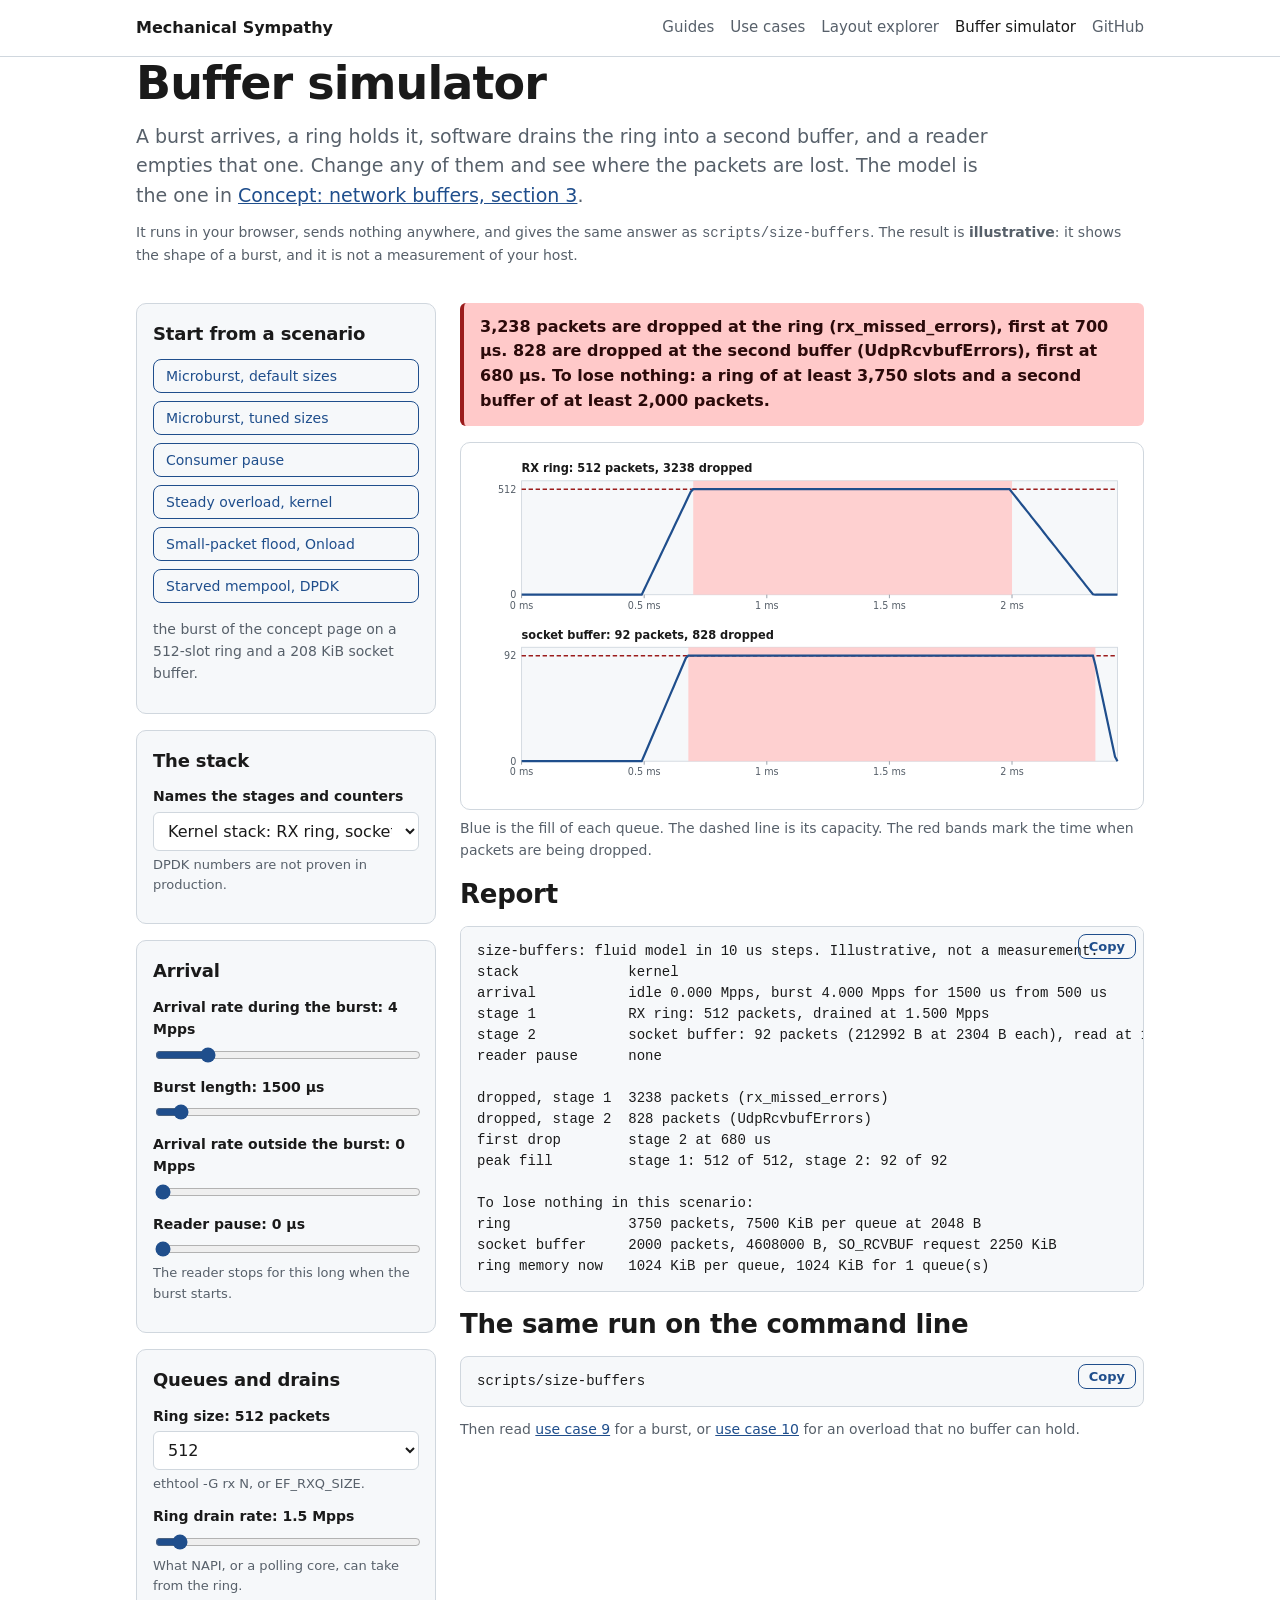
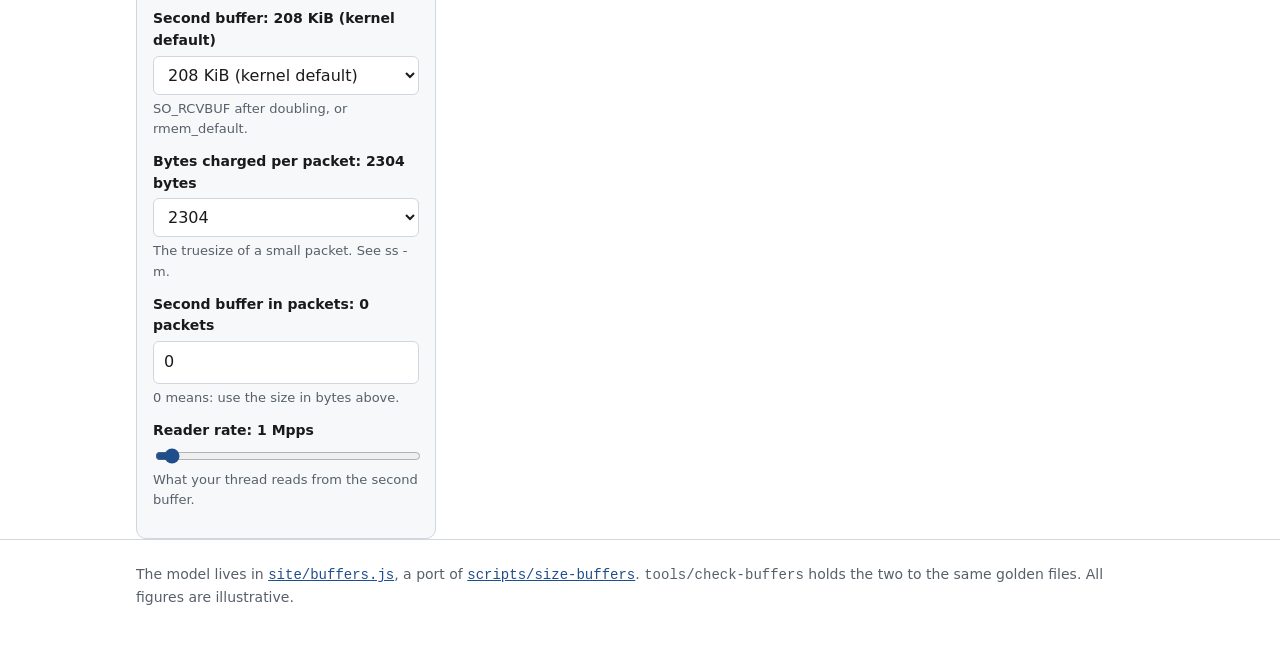
==== site/buffers.html @ 89b3fff3 "feat(tools): add the buffer calculator and simulator Turn the burst arithmetic of the network buffer" ====
<!doctype html>
<html lang="en">
<head>
<meta charset="utf-8">
<meta name="viewport" content="width=device-width, initial-scale=1">
<title>Buffer Simulator</title>
<meta name="description" content="Change a burst, a ring size and a socket buffer, and see when packets are dropped, at which stage, and how big each queue must be to lose nothing.">
<link rel="stylesheet" href="style.css">
</head>
<body>
<header class="top">
	<div class="wrap">
		<a class="brand" href="index.html">Mechanical Sympathy</a>
		<nav aria-label="Main">
			<a href="index.html#guides">Guides</a>
			<a href="index.html#use-cases">Use cases</a>
			<a href="explorer.html">Layout explorer</a>
			<a href="buffers.html" aria-current="page">Buffer simulator</a>
			<a href="https://github.com/vitor-tadashi/mechanical-sympathy">GitHub</a>
		</nav>
	</div>
</header>

<main class="wrap">
	<h1>Buffer simulator</h1>
	<p class="lead">A burst arrives, a ring holds it, software drains the ring into a second buffer, and a reader empties that one. Change any of them and see where the packets are lost. The model is the one in <a href="https://github.com/vitor-tadashi/mechanical-sympathy/blob/main/concepts/network-buffers.md#3-burst-math">Concept: network buffers, section 3</a>.</p>
	<p class="small">It runs in your browser, sends nothing anywhere, and gives the same answer as <code>scripts/size-buffers</code>. The result is <strong>illustrative</strong>: it shows the shape of a burst, and it is not a measurement of your host.</p>

	<div class="explorer sim">
		<div>
			<div class="panel">
				<h2>Start from a scenario</h2>
				<div class="presets" id="presets"></div>
				<p class="small" id="preset-text"></p>
			</div>

			<div class="panel" style="margin-top:16px">
				<h2>The stack</h2>
				<div class="field">
					<label for="stack">Names the stages and counters</label>
					<select id="stack">
						<option value="kernel">Kernel stack: RX ring, socket buffer</option>
						<option value="onload">Onload: VI RX ring, stack packet buffers</option>
						<option value="dpdk">DPDK: RX ring, mempool</option>
					</select>
					<span class="hint">DPDK numbers are not proven in production.</span>
				</div>
			</div>

			<div class="panel" style="margin-top:16px">
				<h2>Arrival</h2>
				<div id="fields-arrival"></div>
			</div>

			<div class="panel" style="margin-top:16px">
				<h2>Queues and drains</h2>
				<div id="fields-queues"></div>
			</div>
		</div>

		<div>
			<div id="verdict" class="verdict" role="status" aria-live="polite"></div>

			<div class="figure chart" id="chart"></div>
			<p class="small">Blue is the fill of each queue. The dashed line is its capacity. The red bands mark the time when packets are being dropped.</p>

			<h2 style="margin-top:8px">Report</h2>
			<div class="codewrap">
				<button id="copy-report" class="btn secondary copy" type="button">Copy</button>
				<pre id="report" aria-live="polite"></pre>
			</div>

			<h2>The same run on the command line</h2>
			<div class="codewrap">
				<button id="copy-cmd" class="btn secondary copy" type="button">Copy</button>
				<pre id="cmd"></pre>
			</div>
			<p class="small">Then read <a href="https://github.com/vitor-tadashi/mechanical-sympathy/blob/main/examples/use-cases/09-the-two-millisecond-burst.md">use case 9</a> for a burst, or <a href="https://github.com/vitor-tadashi/mechanical-sympathy/blob/main/examples/use-cases/10-line-rate-without-the-kernel.md">use case 10</a> for an overload that no buffer can hold.</p>
		</div>
	</div>
</main>

<footer>
	<div class="wrap">
		<p>The model lives in <a href="https://github.com/vitor-tadashi/mechanical-sympathy/blob/main/site/buffers.js"><code>site/buffers.js</code></a>, a port of <a href="https://github.com/vitor-tadashi/mechanical-sympathy/blob/main/scripts/size-buffers"><code>scripts/size-buffers</code></a>. <code>tools/check-buffers</code> holds the two to the same golden files. All figures are illustrative.</p>
	</div>
</footer>

<script src="buffers.js"></script>
<script src="buffers-ui.js"></script>
</body>
</html>
---- site/style.css ----
/* Shared styles for the site. No external fonts, images or scripts. Light and dark from the OS setting. */

:root {
	--bg: #ffffff;
	--fg: #1a1a1a;
	--muted: #57606a;
	--card: #f6f8fa;
	--line: #d0d7de;
	--accent: #1f4e8c;
	--accent-fg: #ffffff;
	--warn-bg: #fff4d6;
	--warn-line: #8a5a00;
	--iso-bg: #c8f0d0;
	--iso-line: #1d6b33;
	--spare-bg: #e6f7ea;
	--hk-bg: #cfe3ff;
	--hk-line: #1f4e8c;
	--os-bg: #e8f1ff;
	--risk-bg: #ffc9c9;
	--risk-line: #9b1c1c;
	--mut-bg: #eeeeee;
	--mut-line: #777777;
	--cell-fg: #14202b;
	--radius: 10px;
	--font: system-ui, -apple-system, "Segoe UI", Roboto, sans-serif;
	--mono: ui-monospace, "SF Mono", Menlo, Consolas, monospace;
}

@media (prefers-color-scheme: dark) {
	:root {
		--bg: #0d1117;
		--fg: #e6edf3;
		--muted: #9da7b3;
		--card: #161b22;
		--line: #30363d;
		--accent: #79b8ff;
		--accent-fg: #0d1117;
		--warn-bg: #2d2412;
		--warn-line: #d29922;
	}
}

* { box-sizing: border-box; }

html { scroll-behavior: smooth; }

@media (prefers-reduced-motion: reduce) {
	html { scroll-behavior: auto; }
}

body {
	margin: 0;
	background: var(--bg);
	color: var(--fg);
	font: 16px/1.55 var(--font);
}

a { color: var(--accent); }
a:focus-visible, button:focus-visible, input:focus-visible, select:focus-visible, textarea:focus-visible {
	outline: 3px solid var(--accent);
	outline-offset: 2px;
}

.wrap { max-width: 1040px; margin: 0 auto; padding: 0 16px; }

header.top {
	border-bottom: 1px solid var(--line);
	background: var(--bg);
	position: sticky;
	top: 0;
	z-index: 5;
}
header.top .wrap { display: flex; align-items: center; gap: 16px; flex-wrap: wrap; min-height: 56px; }
header.top .brand { font-weight: 700; text-decoration: none; color: var(--fg); margin-right: auto; }
header.top nav { display: flex; gap: 16px; flex-wrap: wrap; }
header.top nav a { text-decoration: none; color: var(--muted); font-size: 15px; }
header.top nav a:hover, header.top nav a[aria-current="page"] { color: var(--fg); }

h1 { font-size: clamp(30px, 5vw, 46px); line-height: 1.15; margin: 0 0 12px; letter-spacing: -0.02em; }
h2 { font-size: 26px; margin: 0 0 8px; letter-spacing: -0.01em; }
h3 { font-size: 17px; margin: 0 0 4px; }
p { margin: 0 0 12px; }
.lead { font-size: 19px; color: var(--muted); max-width: 46em; }
.small { font-size: 14px; color: var(--muted); }

section { padding: 40px 0; border-top: 1px solid var(--line); }
section.hero { border-top: 0; padding-top: 48px; }

.buttons { display: flex; gap: 12px; flex-wrap: wrap; margin: 20px 0 8px; }
.btn {
	display: inline-block;
	padding: 10px 18px;
	border-radius: 8px;
	border: 1px solid var(--accent);
	background: var(--accent);
	color: var(--accent-fg);
	text-decoration: none;
	font-weight: 600;
	font-size: 16px;
	cursor: pointer;
	font-family: inherit;
}
.btn.secondary { background: transparent; color: var(--accent); }

.figure { background: #ffffff; border: 1px solid var(--line); border-radius: var(--radius); padding: 8px; margin: 20px 0 8px; }
.figure img { display: block; width: 100%; height: auto; }
.figure.flush { margin: 0; padding: 4px; }
@media (max-width: 640px) {
	.figure:not(.flush) { overflow-x: auto; }
	.figure:not(.flush) img { min-width: 560px; }
}

.notice {
	background: var(--warn-bg);
	border-left: 4px solid var(--warn-line);
	border-radius: 6px;
	padding: 12px 16px;
	margin: 20px 0;
}

.grid { display: grid; gap: 16px; grid-template-columns: repeat(auto-fill, minmax(min(100%, 290px), 1fr)); margin-top: 20px; }
.card {
	background: var(--card);
	border: 1px solid var(--line);
	border-radius: var(--radius);
	padding: 16px;
	display: flex;
	flex-direction: column;
	gap: 8px;
}
.card p { margin: 0; color: var(--muted); font-size: 15px; }
.card .meta { font-size: 13px; color: var(--muted); margin-top: auto; }
.card a.title { font-weight: 700; color: var(--fg); text-decoration: none; }
.card a.title:hover { text-decoration: underline; }

.steps { display: grid; gap: 12px; grid-template-columns: repeat(auto-fit, minmax(min(100%, 200px), 1fr)); margin-top: 20px; counter-reset: step; }
.step { background: var(--card); border: 1px solid var(--line); border-radius: var(--radius); padding: 14px 16px; }
.step::before {
	counter-increment: step;
	content: counter(step);
	display: inline-grid;
	place-items: center;
	width: 26px; height: 26px;
	border-radius: 50%;
	background: var(--accent);
	color: var(--accent-fg);
	font-weight: 700;
	font-size: 14px;
	margin-bottom: 6px;
}
.step p { margin: 0; color: var(--muted); font-size: 15px; }

pre, code { font-family: var(--mono); font-size: 14px; }
pre {
	background: var(--card);
	border: 1px solid var(--line);
	border-radius: 8px;
	padding: 14px 16px;
	overflow-x: auto;
	margin: 12px 0;
	line-height: 1.5;
}
.codewrap { position: relative; }
.codewrap .copy { position: absolute; top: 8px; right: 8px; padding: 4px 10px; font-size: 13px; }

footer { border-top: 1px solid var(--line); padding: 24px 0 40px; color: var(--muted); font-size: 14px; }

/* Explorer */
.explorer { display: grid; gap: 24px; grid-template-columns: minmax(0, 300px) minmax(0, 1fr); align-items: start; padding-top: 24px; }
@media (max-width: 820px) { .explorer { grid-template-columns: minmax(0, 1fr); } }

.panel { background: var(--card); border: 1px solid var(--line); border-radius: var(--radius); padding: 16px; }
.panel h2 { font-size: 18px; margin-bottom: 12px; }
.field { display: grid; gap: 4px; margin-bottom: 12px; }
.field label, .field .label { font-weight: 600; font-size: 14px; }
.field .hint { font-size: 13px; color: var(--muted); }
input[type="number"], select, textarea {
	width: 100%;
	padding: 8px 10px;
	border-radius: 6px;
	border: 1px solid var(--line);
	background: var(--bg);
	color: var(--fg);
	font: inherit;
}
textarea { font-family: var(--mono); font-size: 13px; min-height: 140px; }
.check { display: flex; gap: 8px; align-items: center; }
.presets { display: grid; gap: 8px; margin-bottom: 16px; }
.presets button { text-align: left; }
.presets .btn { font-size: 14px; padding: 8px 12px; font-weight: 500; }

.node { margin-bottom: 20px; }
.node h3 { font-size: 15px; margin-bottom: 8px; }
.cpus { display: grid; gap: 6px; grid-template-columns: repeat(auto-fill, minmax(72px, 1fr)); }
.cpu {
	border-radius: 6px;
	border: 1.5px solid var(--mut-line);
	background: var(--mut-bg);
	color: var(--cell-fg);
	padding: 4px 4px 5px;
	text-align: center;
	line-height: 1.2;
}
.cpu b { display: block; font-size: 13px; }
.cpu span { display: block; font-size: 11px; }
.cpu.thread { background: var(--iso-bg); border-color: var(--iso-line); }
.cpu.spare { background: var(--spare-bg); border-color: var(--iso-line); border-style: dashed; }
.cpu.sibling { background: var(--spare-bg); border-color: var(--iso-line); border-style: dotted; }
.cpu.irq, .cpu.irq-sibling { background: var(--hk-bg); border-color: var(--hk-line); border-width: 2.5px; }
.cpu.workqueue { background: var(--hk-bg); border-color: var(--hk-line); }
.cpu.agents { background: var(--mut-bg); border-color: var(--mut-line); }
.cpu.os { background: var(--os-bg); border-color: var(--hk-line); border-style: dotted; }

.legend { display: flex; flex-wrap: wrap; gap: 8px 16px; font-size: 13px; margin: 8px 0 20px; }
.legend .cpu { display: inline-block; width: 16px; height: 16px; padding: 0; vertical-align: -3px; margin-right: 6px; }

.error {
	background: var(--risk-bg);
	color: #2b0a0a;
	border: 1.5px solid var(--risk-line);
	border-radius: 8px;
	padding: 12px 16px;
	margin-bottom: 16px;
	font-weight: 600;
}
.hidden { display: none; }

/* Buffer simulator */
input[type="range"] { width: 100%; accent-color: var(--accent); }

.verdict {
	border-left: 4px solid var(--mut-line);
	border-radius: 6px;
	padding: 12px 16px;
	margin-bottom: 16px;
	font-weight: 600;
	background: var(--mut-bg);
	color: var(--cell-fg);
}
.verdict.good { background: var(--iso-bg); border-color: var(--iso-line); color: #0b2613; }
.verdict.bad { background: var(--risk-bg); border-color: var(--risk-line); color: #2b0a0a; }

.chart { margin-top: 0; }
.chart svg { display: block; width: 100%; height: auto; }
.chart .ct { font: 600 13px var(--font); fill: #1a1a1a; }
.chart .ca { font: 11px var(--font); fill: #57606a; }
.chart .cbox { fill: #f6f8fa; stroke: #d0d7de; }
.chart .cdrop { fill: #ffc9c9; opacity: 0.85; }
.chart .ccap { stroke: #9b1c1c; stroke-width: 1.5; stroke-dasharray: 5 3; }
.chart .cline { fill: none; stroke: #1f4e8c; stroke-width: 2.5; }
.chart .ctick { stroke: #8c959f; stroke-width: 1; }
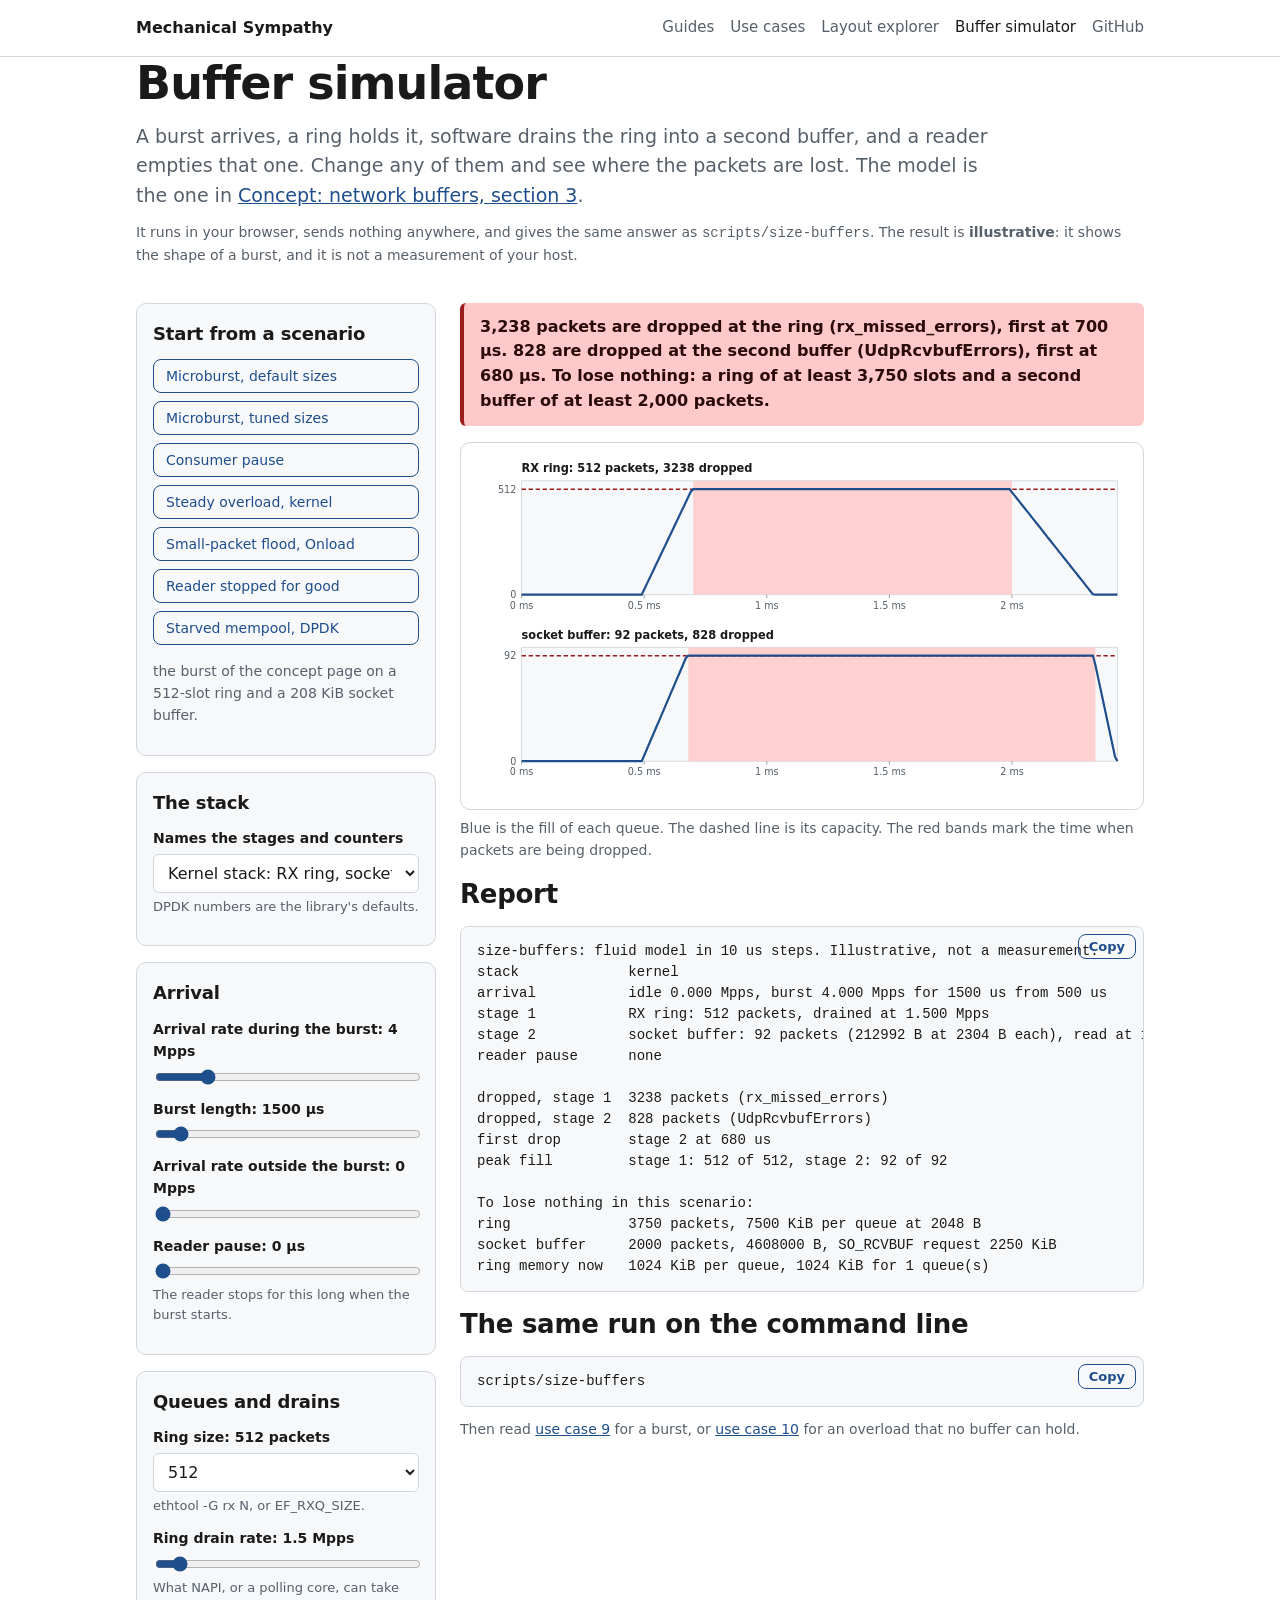
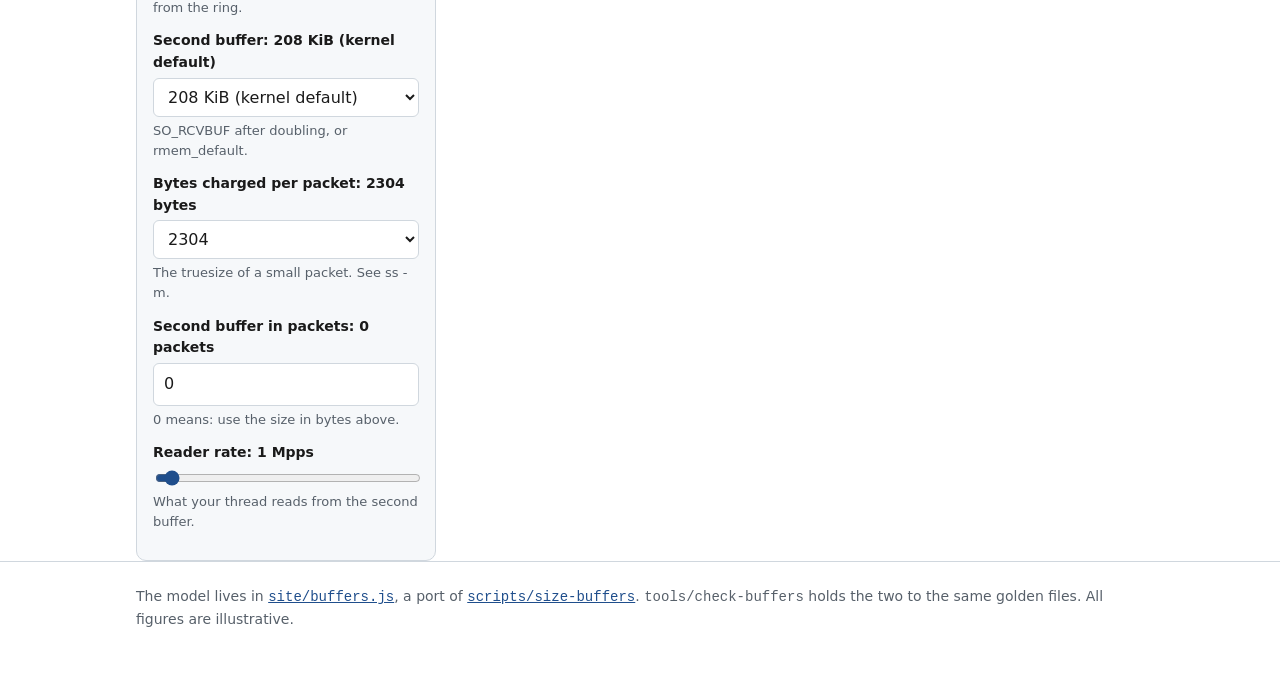
==== commit 4c88e793: "docs: replace production-status notes with validate-on-your-hardware Drop the field-proven and not-p" ====
--- a/site/buffers.html
+++ b/site/buffers.html
@@ -43,7 +43,7 @@
 						<option value="onload">Onload: VI RX ring, stack packet buffers</option>
 						<option value="dpdk">DPDK: RX ring, mempool</option>
 					</select>
-					<span class="hint">DPDK numbers are not proven in production.</span>
+					<span class="hint">DPDK numbers are the library's defaults.</span>
 				</div>
 			</div>
 
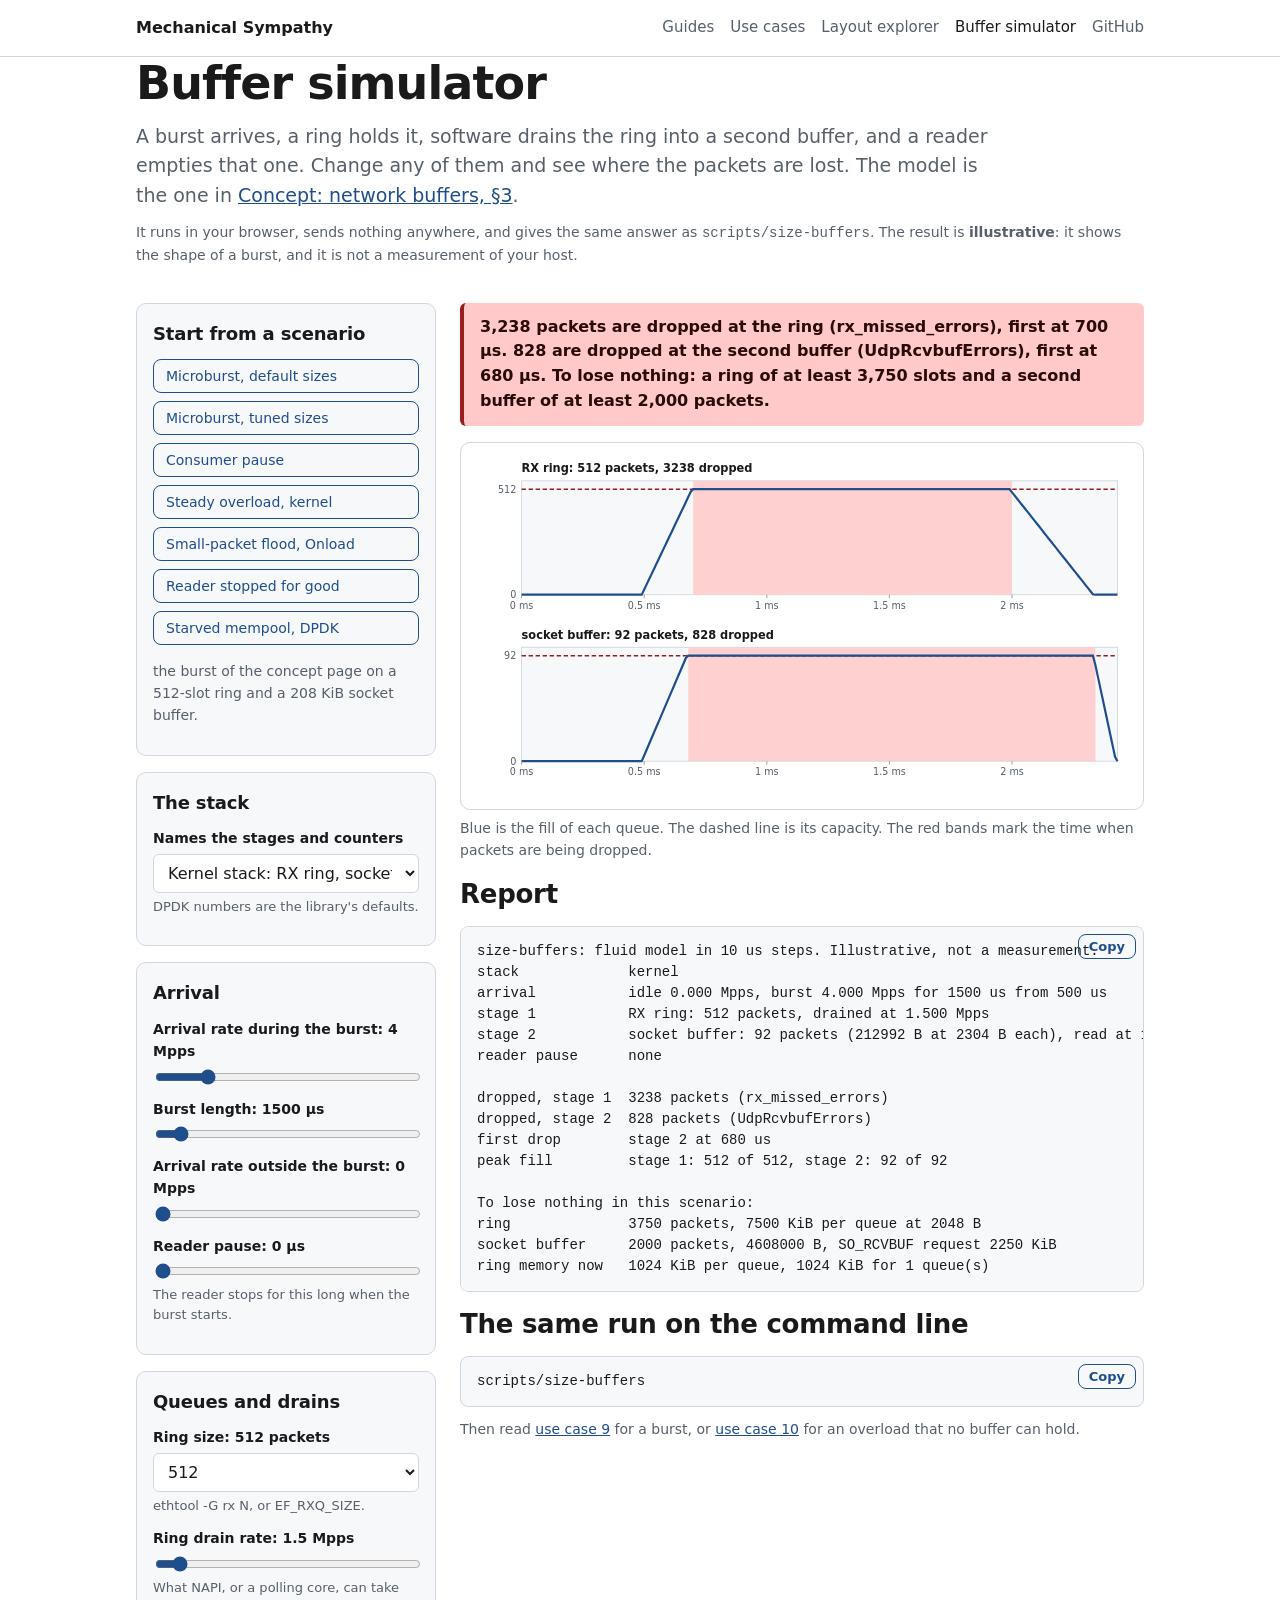
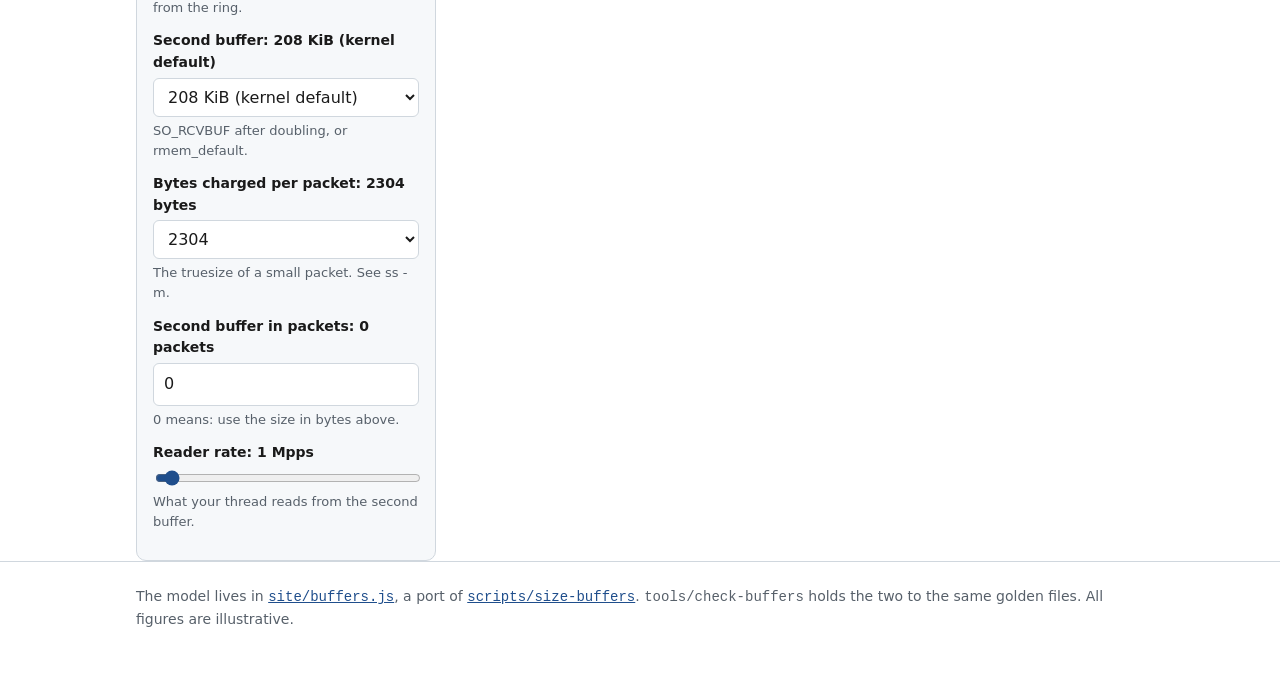
==== commit 285fe703: "fix(docs): make every page quote the same numbers and order Pages disagreed on the same facts: the t" ====
--- a/site/buffers.html
+++ b/site/buffers.html
@@ -23,7 +23,7 @@
 
 <main class="wrap">
 	<h1>Buffer simulator</h1>
-	<p class="lead">A burst arrives, a ring holds it, software drains the ring into a second buffer, and a reader empties that one. Change any of them and see where the packets are lost. The model is the one in <a href="https://github.com/vitor-tadashi/mechanical-sympathy/blob/main/concepts/network-buffers.md#3-burst-math">Concept: network buffers, section 3</a>.</p>
+	<p class="lead">A burst arrives, a ring holds it, software drains the ring into a second buffer, and a reader empties that one. Change any of them and see where the packets are lost. The model is the one in <a href="https://github.com/vitor-tadashi/mechanical-sympathy/blob/main/concepts/network-buffers.md#3-burst-math">Concept: network buffers, §3</a>.</p>
 	<p class="small">It runs in your browser, sends nothing anywhere, and gives the same answer as <code>scripts/size-buffers</code>. The result is <strong>illustrative</strong>: it shows the shape of a burst, and it is not a measurement of your host.</p>
 
 	<div class="explorer sim">
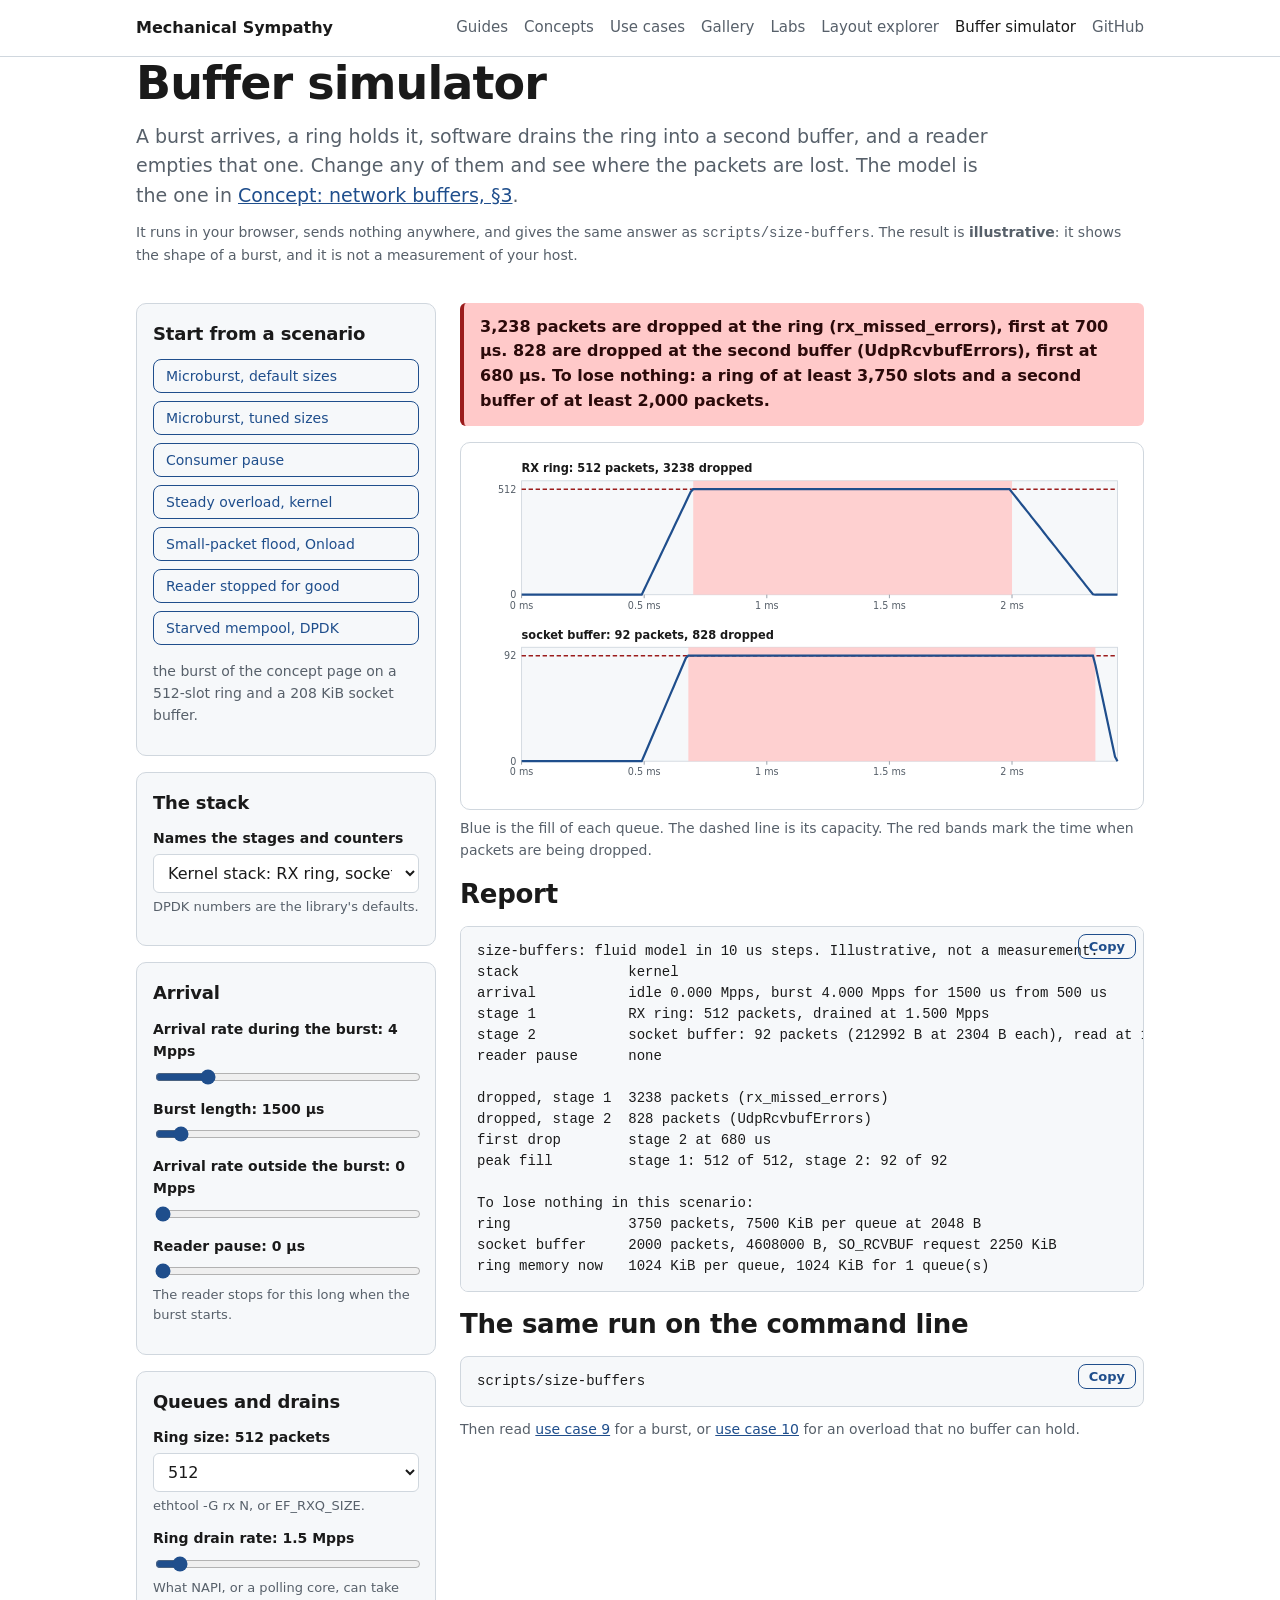
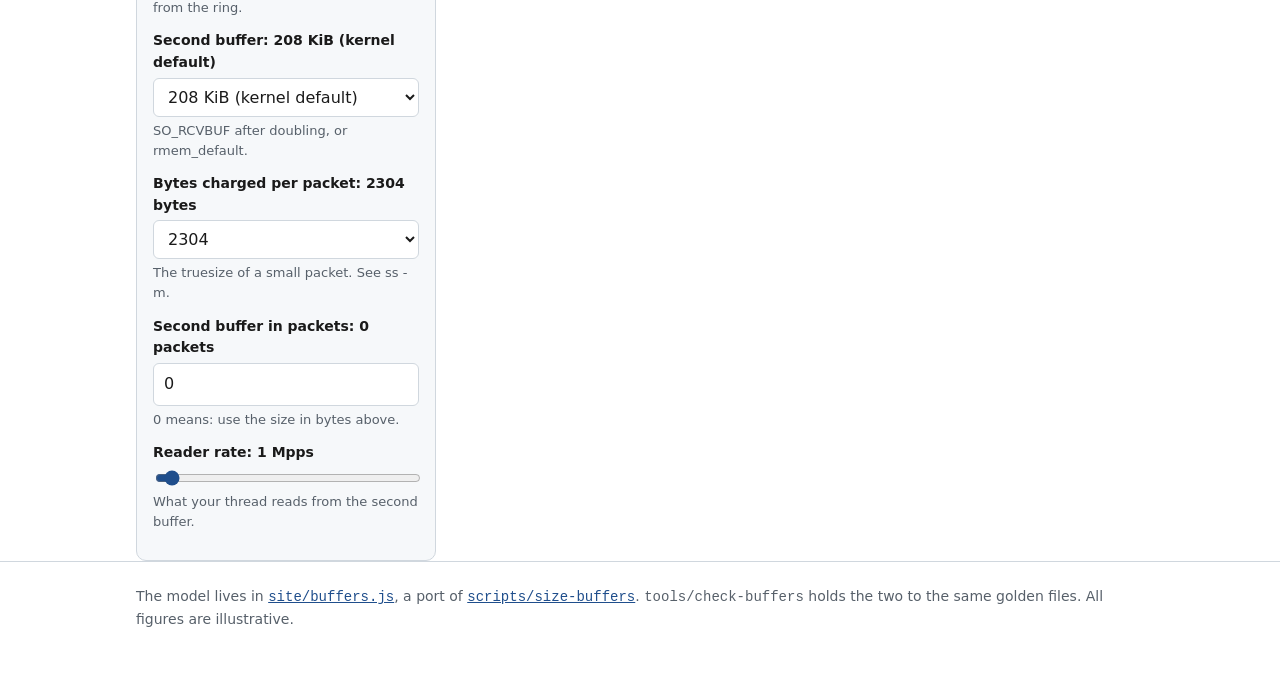
==== commit 2737502c: "feat(site): add a diagram gallery, interactive labs and the concepts The site showed 20 of the diagr" ====
--- a/site/buffers.html
+++ b/site/buffers.html
@@ -13,7 +13,10 @@
 		<a class="brand" href="index.html">Mechanical Sympathy</a>
 		<nav aria-label="Main">
 			<a href="index.html#guides">Guides</a>
+			<a href="index.html#concepts">Concepts</a>
 			<a href="index.html#use-cases">Use cases</a>
+			<a href="gallery.html">Gallery</a>
+			<a href="labs.html">Labs</a>
 			<a href="explorer.html">Layout explorer</a>
 			<a href="buffers.html" aria-current="page">Buffer simulator</a>
 			<a href="https://github.com/vitor-tadashi/mechanical-sympathy">GitHub</a>
--- a/site/style.css
+++ b/site/style.css
@@ -1,6 +1,7 @@
 /* Shared styles for the site. No external fonts, images or scripts. Light and dark from the OS setting. */
 
 :root {
+	color-scheme: light dark;
 	--bg: #ffffff;
 	--fg: #1a1a1a;
 	--muted: #57606a;
@@ -21,6 +22,7 @@
 	--mut-bg: #eeeeee;
 	--mut-line: #777777;
 	--cell-fg: #14202b;
+	--figure-bg: #ffffff;
 	--radius: 10px;
 	--font: system-ui, -apple-system, "Segoe UI", Roboto, sans-serif;
 	--mono: ui-monospace, "SF Mono", Menlo, Consolas, monospace;
@@ -37,6 +39,7 @@
 		--accent-fg: #0d1117;
 		--warn-bg: #2d2412;
 		--warn-line: #d29922;
+		--figure-bg: #1f1f1f;
 	}
 }
 
@@ -102,7 +105,7 @@
 }
 .btn.secondary { background: transparent; color: var(--accent); }
 
-.figure { background: #ffffff; border: 1px solid var(--line); border-radius: var(--radius); padding: 8px; margin: 20px 0 8px; }
+.figure { background: var(--figure-bg); border: 1px solid var(--line); border-radius: var(--radius); padding: 8px; margin: 20px 0 8px; }
 .figure img { display: block; width: 100%; height: auto; }
 .figure.flush { margin: 0; padding: 4px; }
 @media (max-width: 640px) {
@@ -249,3 +252,65 @@
 .chart .ccap { stroke: #9b1c1c; stroke-width: 1.5; stroke-dasharray: 5 3; }
 .chart .cline { fill: none; stroke: #1f4e8c; stroke-width: 2.5; }
 .chart .ctick { stroke: #8c959f; stroke-width: 1; }
+
+/* Zoom dialog (zoom.js) */
+.zoom-trigger { display: block; width: 100%; padding: 0; border: 0; background: none; cursor: zoom-in; }
+.zoom-trigger:hover img { opacity: 0.92; }
+dialog.zoom {
+	width: min(1000px, calc(100vw - 32px));
+	max-height: calc(100vh - 32px);
+	border: 1px solid var(--line);
+	border-radius: var(--radius);
+	background: var(--bg);
+	color: var(--fg);
+	padding: 16px;
+}
+dialog.zoom::backdrop { background: rgba(0, 0, 0, 0.55); }
+.zoom-bar { display: flex; gap: 8px; align-items: center; flex-wrap: wrap; }
+.zoom-bar h2 { font-size: 18px; margin: 0 auto 0 0; flex: 1 1 260px; }
+.zoom-bar .btn { padding: 6px 12px; font-size: 14px; }
+.zoom-art { margin: 12px 0; }
+
+/* Gallery */
+.filters { display: flex; flex-wrap: wrap; gap: 8px; margin: 20px 0 8px; }
+.filters .btn { padding: 6px 12px; font-size: 14px; font-weight: 500; }
+.filters .btn[aria-pressed="true"] { background: var(--accent); color: var(--accent-fg); }
+.gallery h3 { font-size: 15px; line-height: 1.35; }
+
+/* Labs */
+section.lab { padding: 32px 0; }
+.lab .panel h3 { margin-bottom: 12px; }
+.lab .check { margin-bottom: 10px; align-items: flex-start; font-size: 15px; }
+.lab .check input { margin-top: 4px; }
+.lab .figure { margin: 8px 0; }
+.lab svg { display: block; width: 100%; height: auto; }
+.lab-run { fill: var(--iso-bg); stroke: var(--iso-line); }
+.ev-task { fill: #4f7fc4; } .ev-tick { fill: #c0392b; } .ev-rcu { fill: #e08a1e; } .ev-irq { fill: #7b4fc4; } .ev-smi { fill: #1a1a1a; }
+.lab-grid { stroke: var(--line); stroke-dasharray: 3 3; }
+.lab-axis { font: 11px var(--font); fill: var(--muted); }
+.lab-label { font: 600 13px var(--font); fill: var(--fg); }
+.lab-value { font: 12px var(--font); fill: var(--fg); }
+.lab-bar { fill: var(--iso-bg); stroke: var(--iso-line); }
+.lab-bar.warnbar { fill: var(--risk-bg); stroke: var(--risk-line); }
+.lab-bar.benchbar { fill: var(--hk-bg); stroke: var(--hk-line); }
+.lab-plot { fill: var(--bg); stroke: var(--line); }
+.lab-line { fill: none; stroke: var(--risk-line); stroke-width: 1.5; }
+.verdict-text { font-weight: 600; margin-top: 8px; }
+.lab-track { position: relative; height: 34px; margin: 8px 0 4px; }
+.lab-path { display: flex; height: 22px; margin-top: 6px; border-radius: 6px; overflow: hidden; border: 1px solid var(--line); }
+.lab-path .seg { min-width: 3px; border-right: 1px solid var(--bg); }
+.seg-rest { background: transparent; }
+.st-hk { background: var(--hk-bg); } .st-app { background: var(--iso-bg); } .st-wait { background: var(--risk-bg); }
+.lab-token {
+	position: absolute; top: 0; left: 0; width: 14px; height: 14px; border-radius: 50%;
+	background: #8a5a00; border: 1px solid #1a1a1a;
+	animation: lab-trip 4s linear infinite;
+}
+@keyframes lab-trip { from { left: 0; } 80% { left: calc(var(--trip, 100%) - 14px); } to { left: calc(var(--trip, 100%) - 14px); } }
+@media (prefers-reduced-motion: reduce) { .lab-token { animation: none; left: calc(var(--trip, 100%) - 14px); } }
+.lab-sum { font-size: 18px; margin: 4px 0 8px; }
+.lab-table { border-collapse: collapse; width: 100%; font-size: 15px; }
+.lab-table td { padding: 4px 6px; border-bottom: 1px solid var(--line); }
+.lab-table td:last-child { text-align: right; white-space: nowrap; font-family: var(--mono); font-size: 14px; }
+.dot { display: inline-block; width: 12px; height: 12px; border-radius: 3px; border: 1px solid var(--line); vertical-align: -1px; }
+input[type="range"] { width: 100%; }
